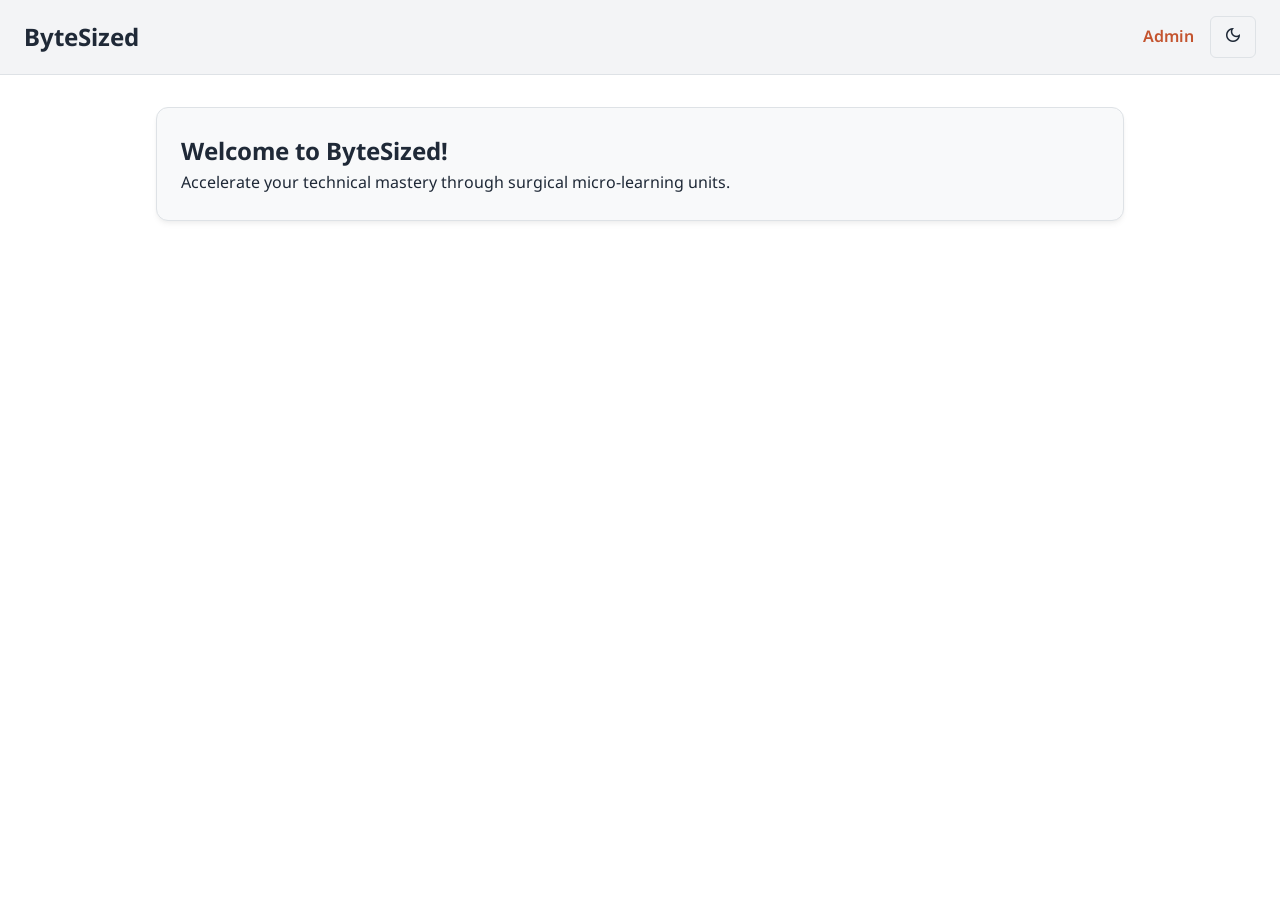
==== index.html @ 46ccc5a5 "feat: setup base UI layout, theme switching, and mobile responsiveness" ====
<!doctype html>
<html lang="en" data-theme="light">
  <head>
    <meta charset="utf-8" />
    <meta name="viewport" content="width=device-width, initial-scale=1.0" />
    <title>ByteSized - Micro-Learning App</title>

    <link
      href="https://fonts.googleapis.com/css2?family=Noto+Sans:wght@400;600;700&family=JetBrains+Mono:wght@400;600;700&display=swap"
      rel="stylesheet"
    />
    <link
      href="https://fonts.googleapis.com/css2?family=Material+Symbols+Outlined:opsz,wght,FILL,GRAD@20..48,100..700,0..1,-50..200"
      rel="stylesheet"
    />

    <link rel="stylesheet" href="style.css" />
  </head>
  <body>
    <nav>
      <h2>ByteSized</h2>
      <div class="nav-links">
        <a href="admin.html">Admin</a>
        <button id="theme-toggle" class="theme-toggle">
          <span id="theme-icon" class="material-symbols-outlined"
            >dark_mode</span
          >
        </button>
      </div>
    </nav>

    <main id="app-container">
      <section class="card">
        <h1>Welcome to ByteSized!</h1>
        <p>
          Accelerate your technical mastery through surgical micro-learning
          units.
        </p>
      </section>
    </main>
    <script type="module" src="app.js"></script>
  </body>
</html>
---- style.css ----
/* Variables Schemes */
:root,
[data-theme="light"] {
  --bg-primary: #ffffff;
  --bg-secondary: #f3f4f6;
  --text-primary: #1f2937;
  --text-secondary: #4b5563;
  --accent: #c4542f; /* Terracotta Orange */
  --accent-light: rgba(196, 84, 47, 0.1);
  --surface: #f8f9fa;
  --border: #dee2e6;
  --nav-admin: #1e293b;
  --shadow:
    0 4px 6px -1px rgba(0, 0, 0, 0.05), 0 2px 4px -1px rgba(0, 0, 0, 0.03);
  --radius-sm: 6px;
  --radius-md: 12px;
  --radius-lg: 20px;
  --font-sans: "Noto Sans", system-ui, sans-serif;
  --font-mono: "JetBrains Mono", monospace;
}

[data-theme="dark"] {
  --bg-primary: #1a1a2e;
  --bg-secondary: #0f0f1b;
  --text-primary: #e0e0e0;
  --text-secondary: #9ca3af;
  --accent: #d4714f;
  --accent-light: rgba(212, 113, 79, 0.15);
  --surface: #16213e;
  --border: #2a3a5e;
  --nav-admin: #020617;
  --shadow:
    0 10px 15px -3px rgba(0, 0, 0, 0.3), 0 4px 6px -2px rgba(0, 0, 0, 0.2);
}

/* Base rules */
* {
  margin: 0;
  padding: 0;
  box-sizing: border-box;
}

body {
  font-family: var(--font-sans);
  background-color: var(--bg-primary);
  color: var(--text-primary);
  line-height: 1.6;
  transition:
    background-color 0.3s ease,
    color 0.3s ease;
}

.material-symbols-outlined {
  font-size: 20px;
}

a {
  color: var(--accent);
  text-decoration: none;
  font-weight: 600;
}

/* Layouts */
nav {
  display: flex;
  justify-content: space-between;
  align-items: center;
  padding: 16px 24px;
  background-color: var(--bg-secondary);
  border-bottom: 1px solid var(--border);
}

.nav-links {
  display: flex;
  align-items: center;
  gap: 16px;
}

main {
  max-width: 1000px;
  margin: 0 auto;
  padding: 32px 16px;
}

.card {
  background-color: var(--surface);
  border: 1px solid var(--border);
  border-radius: var(--radius-md);
  padding: 24px;
  box-shadow: var(--shadow);
}

button {
  background-color: var(--accent);
  color: var(--bg-primary);
  border: none;
  padding: 12px 24px;
  border-radius: var(--radius-sm);
  font-size: 16px;
  font-weight: bold;
  cursor: pointer;
  transition: opacity 0.2s ease;
}

button:hover {
  opacity: 0.9;
}

button:disabled {
  background-color: var(--text-secondary);
  cursor: not-allowed;
  opacity: 0.5;
}

.theme-toggle {
  background: transparent;
  color: var(--text-primary);
  border: 1px solid var(--border);
  padding: 8px 12px;
}

/* Utility classes */
.hidden {
  display: none !important;
}

.fade-in {
  animation: fadeIn 0.4s ease-in forwards;
}

/* Animations */
@keyframes fadeIn {
  from {
    opacity: 0;
    transform: translateY(10px);
  }
  to {
    opacity: 1;
    transform: translateY(0);
  }
}

/* ----- Mobile Responsiveness ---------------------- */

@media (max-width: 768px) {
  nav {
    flex-direction: column;
    gap: 12px;
    text-align: center;
  }

  main {
    padding: 16px;
  }
  button {
    width: 100%;
  }
}
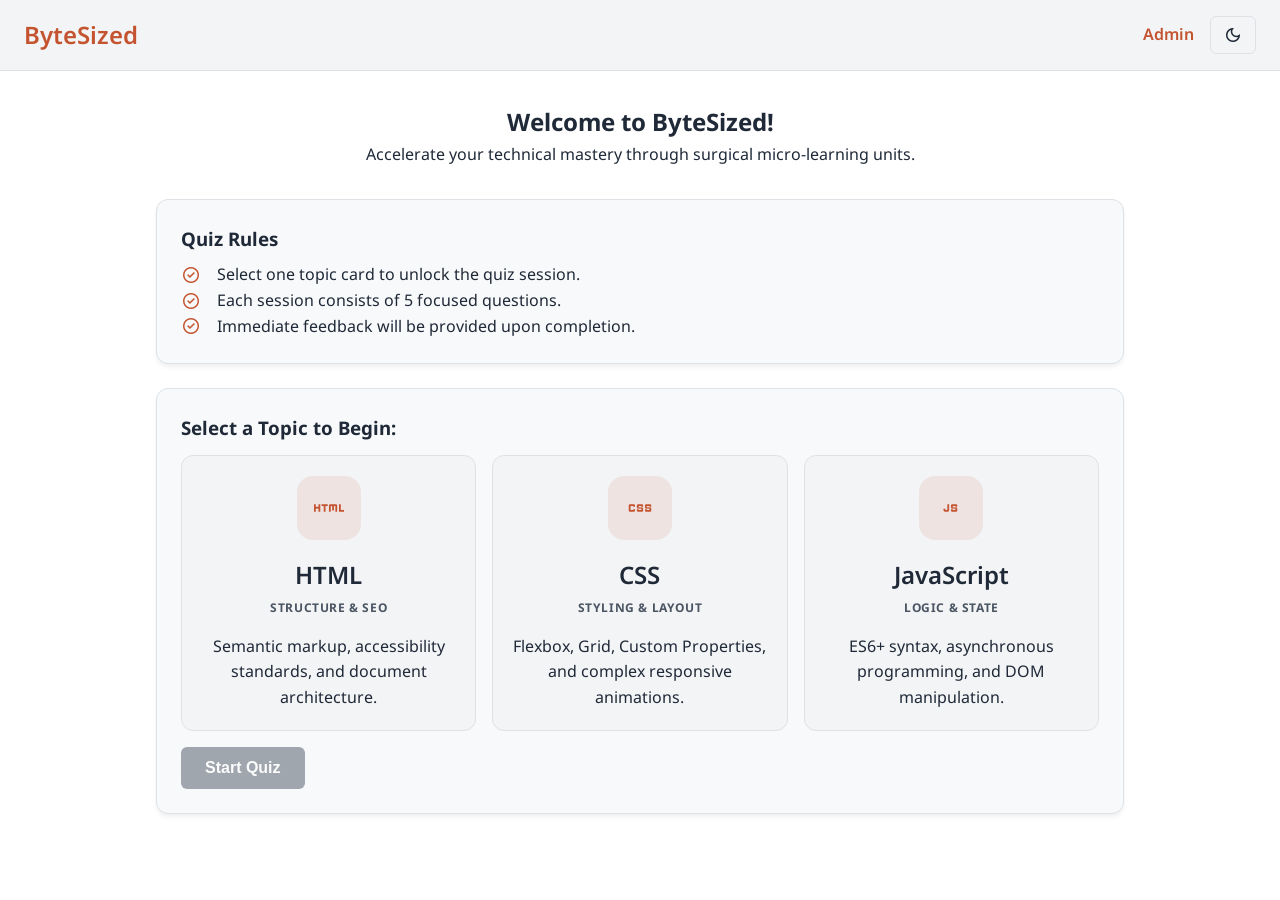
==== commit 75a81220: "feat: build sequential UI layout and section transitions for user panel" ====
--- a/index.html
+++ b/index.html
@@ -18,7 +18,7 @@
   </head>
   <body>
     <nav>
-      <h2>ByteSized</h2>
+      <h2><a href="#">ByteSized</a></h2>
       <div class="nav-links">
         <a href="admin.html">Admin</a>
         <button id="theme-toggle" class="theme-toggle">
@@ -29,14 +29,168 @@
       </div>
     </nav>
 
-    <main id="app-container">
-      <section class="card">
+    <main id="app-container" class="fade-in">
+      <section id="welcome-section" class="fade-in">
         <h1>Welcome to ByteSized!</h1>
         <p>
           Accelerate your technical mastery through surgical micro-learning
           units.
         </p>
       </section>
+
+      <section id="quiz-rules-container" class="card">
+        <h3>Quiz Rules</h3>
+
+        <div class="quiz-rule">
+          <span class="material-symbols-outlined">check_circle</span>
+          <p>Select one topic card to unlock the quiz session.</p>
+        </div>
+        <div class="quiz-rule">
+          <span class="material-symbols-outlined">check_circle</span>
+          <p>Each session consists of 5 focused questions.</p>
+        </div>
+        <div class="quiz-rule">
+          <span class="material-symbols-outlined">check_circle</span>
+          <p>Immediate feedback will be provided upon completion.</p>
+        </div>
+      </section>
+
+      <section
+        class="topic-selection card fade-in"
+        id="topic-selection-container"
+      >
+        <h3>Select a Topic to Begin:</h3>
+        <div class="topic-cards">
+          <div class="topic-card" data-category="html">
+            <div class="topic-icon-container">
+              <span class="material-symbols-outlined icon" data-icon="html"
+                >html</span
+              >
+            </div>
+            <div class="card-header">
+              <h3 class="card-title">HTML</h3>
+              <p class="card-subtitle">Structure & SEO</p>
+            </div>
+            <p class="class-description">
+              Semantic markup, accessibility standards, and document
+              architecture.
+            </p>
+          </div>
+
+          <div class="topic-card" data-category="css">
+            <div class="topic-icon-container">
+              <span class="material-symbols-outlined icon" data-icon="css"
+                >css</span
+              >
+            </div>
+            <div class="card-header">
+              <h3 class="card-title">CSS</h3>
+              <p class="card-subtitle">Styling & Layout</p>
+            </div>
+            <p class="class-description">
+              Flexbox, Grid, Custom Properties, and complex responsive
+              animations.
+            </p>
+          </div>
+
+          <div class="topic-card" data-category="js">
+            <div class="topic-icon-container">
+              <span class="material-symbols-outlined icon" data-icon="js"
+                >javascript</span
+              >
+            </div>
+            <div class="card-header">
+              <h3 class="card-title">JavaScript</h3>
+              <p class="card-subtitle">Logic & State</p>
+            </div>
+            <p class="class-description">
+              ES6+ syntax, asynchronous programming, and DOM manipulation.
+            </p>
+          </div>
+        </div>
+        <button id="start-quiz-btn" disabled>Start Quiz</button>
+      </section>
+
+      <section id="quiz-container" class="card hidden">
+        <div class="quiz-header">
+          <span id="quiz-progress">Question 1 of 5</span>
+          <span id="quiz-category-badge" class="badge">HTML</span>
+        </div>
+        <div class="question-container">
+          <h2 id="question-text">Loading Question...</h2>
+          <div id="option-container" class="options-grid"></div>
+        </div>
+        <button id="next-question-btn" disabled>Next Question</button>
+      </section>
+
+      <section id="view-results" class="card hidden">
+        <div class="results-header">
+          <h1>🥳 Quiz Complete</h1>
+          <h2>You scored: <span id="final-score-display">0</span> out of 5</h2>
+        </div>
+        <div class="feedback-form-container">
+          <p>
+            Please complete the form below to save your result to the database:
+          </p>
+
+          <form action="post" id="feedback-form">
+            <div class="form-group">
+              <label for="student-name">Full Name:</label>
+              <input
+                type="text"
+                id="student-name"
+                required
+                placeholder="e.g., Umer Khan"
+              />
+            </div>
+            <div class="form-group">
+              <label for="roll-number">Roll Number:</label>
+              <input
+                type="text"
+                id="roll-number"
+                required
+                placeholder="e.g., F24-BDOCS-1M01001"
+              />
+            </div>
+
+            <div class="form-group">
+              <label for="quiz-category">Category</label>
+              <select id="quiz-category" required>
+                <option value="HTML">HTML</option>
+                <option value="CSS">CSS</option>
+                <option value="JS">JavaScript</option>
+              </select>
+            </div>
+
+            <div class="form-group">
+              <label for="difficulty-rating">Difficulty Rating (1-5)</label>
+              <input
+                type="number"
+                id="difficulty-rating"
+                min="1"
+                max="5"
+                required
+                value="3"
+              />
+            </div>
+
+            <div class="form-group">
+              <label for="feedback-notes">Feedback / Notes</label>
+              <textarea
+                id="feedback-notes"
+                rows="3"
+                required
+                placeholder="What did you learn or struggle with?"
+              ></textarea>
+            </div>
+
+            <button type="submit" id="submit-results-btn">
+              Submit Results
+            </button>
+            <span id="form-error" class="error-text">Error</span>
+          </form>
+        </div>
+      </section>
     </main>
     <script type="module" src="app.js"></script>
   </body>
--- a/style.css
+++ b/style.css
@@ -82,6 +82,19 @@
   padding: 32px 16px;
 }
 
+#welcome-section {
+  text-align: center;
+  margin-bottom: 2rem;
+}
+
+#quiz-rules-container h3 {
+  margin-bottom: 8px;
+}
+
+.quiz-rule span {
+  color: var(--accent);
+}
+
 .card {
   background-color: var(--surface);
   border: 1px solid var(--border);
@@ -117,11 +130,16 @@
   color: var(--text-primary);
   border: 1px solid var(--border);
   padding: 8px 12px;
+  border-radius: var(--radius-sm);
+  display: flex;
+  align-items: center;
+  gap: 8px;
 }
 
 /* Utility classes */
 .hidden {
   display: none !important;
+  transition: all 0.3s ease;
 }
 
 .fade-in {
@@ -140,6 +158,176 @@
   }
 }
 
+.quiz-rule {
+  display: flex;
+  align-items: center;
+  gap: 16px;
+}
+
+/* Topic selection cards */
+.topic-selection {
+  margin: 24px 0px;
+}
+
+.topic-cards {
+  display: flex;
+  gap: 16px;
+  margin-top: 12px;
+}
+
+.topic-card {
+  flex: 1;
+  display: flex;
+  flex-direction: column;
+  align-items: center;
+  text-align: center;
+  padding: 20px;
+  text-align: center;
+  background-color: var(--bg-secondary);
+  border: 1px solid var(--border);
+  border-radius: var(--radius-md);
+  cursor: pointer;
+  transition: all 0.2s ease;
+  box-shadow: 0 0 0 2px var(--accent-glow);
+}
+
+.topic-card:hover {
+  border-color: var(--accent);
+  background-color: var(--accent-light);
+  color: #fff;
+}
+
+.topic-card.selected {
+  background-color: var(--accent-light);
+  border-color: var(--accent);
+}
+
+.topic-icon-container {
+  width: 64px;
+  height: 64px;
+  background-color: var(--accent-light);
+  border-radius: 25%;
+  display: flex;
+  align-items: center;
+  justify-content: center;
+  margin-bottom: 16px;
+  transition: transform 0.3s ease;
+}
+
+.icon {
+  font-size: 30px;
+  color: var(--accent);
+}
+
+.card-header {
+  margin-bottom: 16px;
+}
+
+.card-title {
+  font-size: 1.5rem;
+  font-weight: 600;
+  color: var(--text-primary);
+  margin: 0;
+}
+
+.card-subtitle {
+  font-size: 12px;
+  font-weight: 700;
+  text-transform: uppercase;
+  letter-spacing: 0.05em;
+  color: var(--text-secondary);
+  margin-top: 4px;
+}
+
+.card-description {
+  font-size: 14px;
+  line-height: 1.5;
+  color: var(--text-secondary);
+  opacity: 0.8;
+  margin: 0;
+}
+.topic-selection button {
+  margin-top: 16px;
+}
+
+
+
+/* Quiz UI */
+.quiz-header {
+  display: flex;
+  justify-content: space-between;
+  align-items: center;
+  margin-bottom: 24px;
+  font-size: 0.9rem;
+  color: var(--text-secondary);
+}
+
+.badge {
+  background-color: var(--accent-light);
+  color: var(--accent);
+  padding: 4px 12px;
+  border-radius: var(--radius-lg);
+  font-weight: bold;
+}
+
+.option-grid {
+  display: grid;
+  flex-direction: column;
+  gap: 12px;
+  margin: 24px 0;
+}
+
+.option-btn {
+  background-color: var(--bg-secondary);
+  color: var(--text-primary);
+  border: 2px solid var(--border);
+  text-align: left;
+  font-family: var(--font-mono);
+}
+
+.option-btn:hover:not(:disabled) {
+  border-color: var(--accent);
+}
+.option-btn.selected {
+  background-color: var(--accent-light);
+  border-color: var(--accent);
+}
+
+/* Form styles */
+.form-group {
+  margin-bottom: 16px;
+}
+label {
+  display: block;
+  margin-bottom: 8px;
+  font-weight: 600;
+  font-size: 0.9rem;
+}
+input,
+select,
+textarea {
+  width: 100%;
+  padding: 12px;
+  border: 1px solid var(--border);
+  border-radius: var(--radius-sm);
+  background-color: var(--bg-primary);
+  color: var(--text-primary);
+  font-family: var(--font-sans);
+}
+input:focus,
+select:focus,
+textarea:focus {
+  outline: none;
+  border-color: var(--accent);
+}
+
+.error-text {
+  color: #ef4444;
+  font-size: 0.85rem;
+  display: block;
+  margin-top: 8px;
+}
+
 /* ----- Mobile Responsiveness ---------------------- */
 
 @media (max-width: 768px) {
@@ -155,4 +343,8 @@
   button {
     width: 100%;
   }
-}
+
+  .topic-cards {
+    flex-direction: column;
+  }
+}
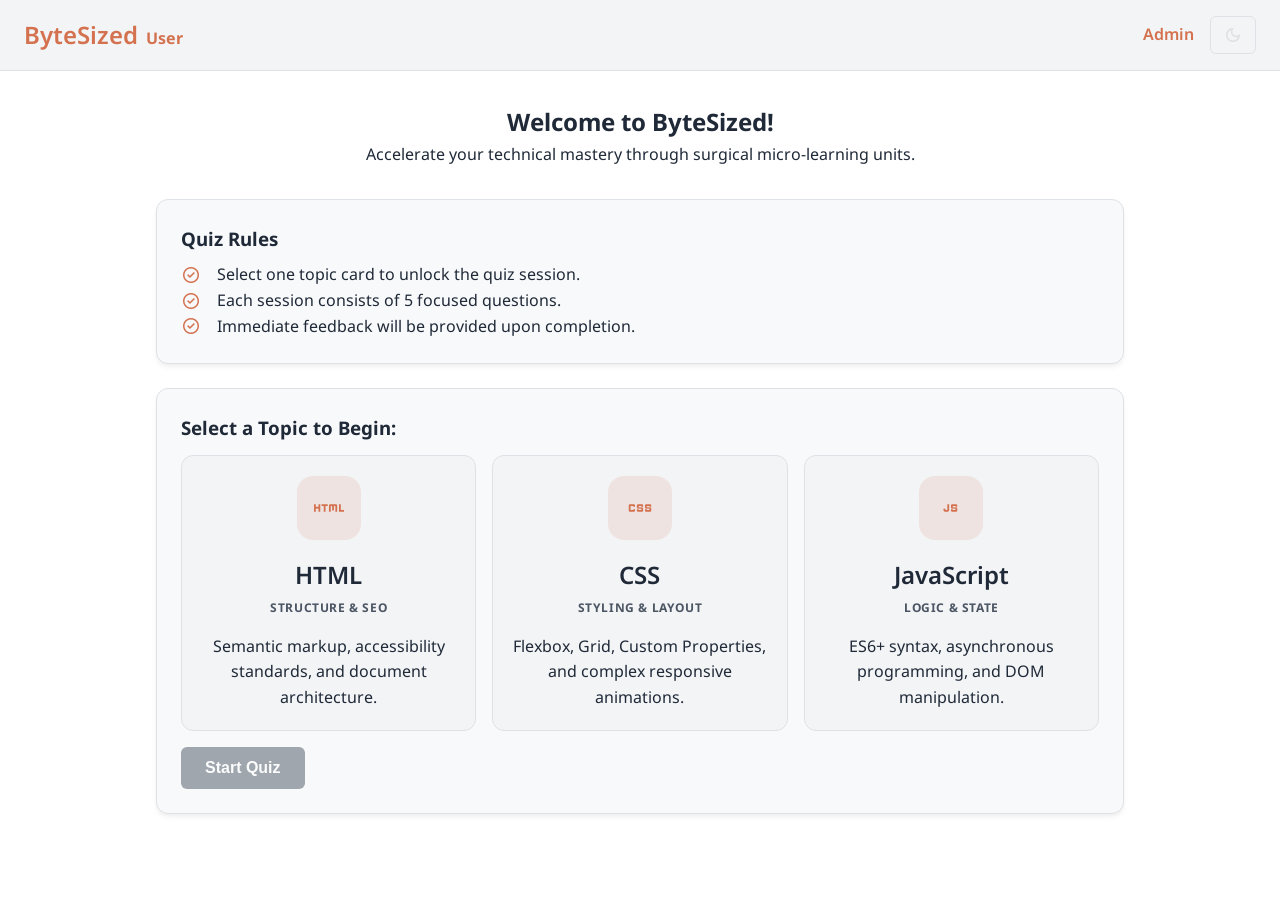
==== commit 18a12fba: "style: format codebase and verify responsive error states" ====
--- a/index.html
+++ b/index.html
@@ -1,197 +1,166 @@
 <!doctype html>
 <html lang="en" data-theme="light">
-  <head>
-    <meta charset="utf-8" />
-    <meta name="viewport" content="width=device-width, initial-scale=1.0" />
-    <title>ByteSized - Micro-Learning App</title>
 
-    <link
-      href="https://fonts.googleapis.com/css2?family=Noto+Sans:wght@400;600;700&family=JetBrains+Mono:wght@400;600;700&display=swap"
-      rel="stylesheet"
-    />
-    <link
-      href="https://fonts.googleapis.com/css2?family=Material+Symbols+Outlined:opsz,wght,FILL,GRAD@20..48,100..700,0..1,-50..200"
-      rel="stylesheet"
-    />
+<head>
+  <meta charset="utf-8" />
+  <meta name="viewport" content="width=device-width, initial-scale=1.0" />
+  <title>ByteSized - Micro-Learning App</title>
 
-    <link rel="stylesheet" href="style.css" />
-  </head>
-  <body>
-    <nav>
-      <h2><a href="#">ByteSized</a></h2>
-      <div class="nav-links">
-        <a href="admin.html">Admin</a>
-        <button id="theme-toggle" class="theme-toggle">
-          <span id="theme-icon" class="material-symbols-outlined"
-            >dark_mode</span
-          >
-        </button>
+  <link
+    href="https://fonts.googleapis.com/css2?family=Noto+Sans:wght@400;600;700&family=JetBrains+Mono:wght@400;600;700&display=swap"
+    rel="stylesheet" />
+  <link
+    href="https://fonts.googleapis.com/css2?family=Material+Symbols+Outlined:opsz,wght,FILL,GRAD@20..48,100..700,0..1,-50..200"
+    rel="stylesheet" />
+
+  <link rel="stylesheet" href="style.css" />
+</head>
+
+<body>
+  <nav>
+    <h2><a href="index.html" class="user-link">ByteSized <h3>User</h3></a></h2>
+    <div class="nav-links">
+      <a href="admin.html">Admin</a>
+      <button id="theme-toggle" class="theme-toggle">
+        <span id="theme-icon" class="material-symbols-outlined">dark_mode</span>
+      </button>
+    </div>
+  </nav>
+
+  <main id="app-container" class="fade-in">
+    <section id="welcome-section" class="fade-in">
+      <h1>Welcome to ByteSized!</h1>
+      <p>
+        Accelerate your technical mastery through surgical micro-learning
+        units.
+      </p>
+    </section>
+
+    <section id="quiz-rules-container" class="card">
+      <h3>Quiz Rules</h3>
+
+      <div class="quiz-rule">
+        <span class="material-symbols-outlined">check_circle</span>
+        <p>Select one topic card to unlock the quiz session.</p>
       </div>
-    </nav>
+      <div class="quiz-rule">
+        <span class="material-symbols-outlined">check_circle</span>
+        <p>Each session consists of 5 focused questions.</p>
+      </div>
+      <div class="quiz-rule">
+        <span class="material-symbols-outlined">check_circle</span>
+        <p>Immediate feedback will be provided upon completion.</p>
+      </div>
+    </section>
 
-    <main id="app-container" class="fade-in">
-      <section id="welcome-section" class="fade-in">
-        <h1>Welcome to ByteSized!</h1>
+    <section class="topic-selection card fade-in" id="topic-selection-container">
+      <h3>Select a Topic to Begin:</h3>
+      <div class="topic-cards">
+        <div class="topic-card" data-category="html">
+          <div class="topic-icon-container">
+            <span class="material-symbols-outlined icon" data-icon="html">html</span>
+          </div>
+          <div class="card-header">
+            <h3 class="card-title">HTML</h3>
+            <p class="card-subtitle">Structure & SEO</p>
+          </div>
+          <p class="class-description">
+            Semantic markup, accessibility standards, and document
+            architecture.
+          </p>
+        </div>
+
+        <div class="topic-card" data-category="css">
+          <div class="topic-icon-container">
+            <span class="material-symbols-outlined icon" data-icon="css">css</span>
+          </div>
+          <div class="card-header">
+            <h3 class="card-title">CSS</h3>
+            <p class="card-subtitle">Styling & Layout</p>
+          </div>
+          <p class="class-description">
+            Flexbox, Grid, Custom Properties, and complex responsive
+            animations.
+          </p>
+        </div>
+
+        <div class="topic-card" data-category="js">
+          <div class="topic-icon-container">
+            <span class="material-symbols-outlined icon" data-icon="js">javascript</span>
+          </div>
+          <div class="card-header">
+            <h3 class="card-title">JavaScript</h3>
+            <p class="card-subtitle">Logic & State</p>
+          </div>
+          <p class="class-description">
+            ES6+ syntax, asynchronous programming, and DOM manipulation.
+          </p>
+        </div>
+      </div>
+      <button id="start-quiz-btn" disabled>Start Quiz</button>
+    </section>
+
+    <section id="quiz-container" class="card hidden">
+      <div class="quiz-header">
+        <span id="quiz-progress">Question 1 of 5</span>
+        <span id="quiz-category-badge" class="badge">HTML</span>
+      </div>
+      <div class="question-container">
+        <h2 id="question-text">Loading Question...</h2>
+        <div id="options-container" class="options-grid"></div>
+      </div>
+      <button id="next-question-btn" disabled>Next Question</button>
+    </section>
+
+    <section id="view-results" class="card hidden">
+      <div class="results-header">
+        <h1>🥳 Quiz Complete</h1>
+        <h2>You scored: <span id="final-score-display">0</span> out of <span id="total-questions-display">5</span></h2>
+      </div>
+      <div class="feedback-form-container">
         <p>
-          Accelerate your technical mastery through surgical micro-learning
-          units.
+          Please complete the form below to save your result to the database:
         </p>
-      </section>
 
-      <section id="quiz-rules-container" class="card">
-        <h3>Quiz Rules</h3>
-
-        <div class="quiz-rule">
-          <span class="material-symbols-outlined">check_circle</span>
-          <p>Select one topic card to unlock the quiz session.</p>
-        </div>
-        <div class="quiz-rule">
-          <span class="material-symbols-outlined">check_circle</span>
-          <p>Each session consists of 5 focused questions.</p>
-        </div>
-        <div class="quiz-rule">
-          <span class="material-symbols-outlined">check_circle</span>
-          <p>Immediate feedback will be provided upon completion.</p>
-        </div>
-      </section>
-
-      <section
-        class="topic-selection card fade-in"
-        id="topic-selection-container"
-      >
-        <h3>Select a Topic to Begin:</h3>
-        <div class="topic-cards">
-          <div class="topic-card" data-category="html">
-            <div class="topic-icon-container">
-              <span class="material-symbols-outlined icon" data-icon="html"
-                >html</span
-              >
-            </div>
-            <div class="card-header">
-              <h3 class="card-title">HTML</h3>
-              <p class="card-subtitle">Structure & SEO</p>
-            </div>
-            <p class="class-description">
-              Semantic markup, accessibility standards, and document
-              architecture.
-            </p>
+        <form action="post" id="feedback-form">
+          <div class="form-group">
+            <label for="student-name">Full Name:</label>
+            <input type="text" id="student-name" required placeholder="e.g., Umer Khan" />
+          </div>
+          <div class="form-group">
+            <label for="roll-number">Roll Number:</label>
+            <input type="text" id="roll-number" required placeholder="e.g., F24-BDOCS-1M01001" />
           </div>
 
-          <div class="topic-card" data-category="css">
-            <div class="topic-icon-container">
-              <span class="material-symbols-outlined icon" data-icon="css"
-                >css</span
-              >
-            </div>
-            <div class="card-header">
-              <h3 class="card-title">CSS</h3>
-              <p class="card-subtitle">Styling & Layout</p>
-            </div>
-            <p class="class-description">
-              Flexbox, Grid, Custom Properties, and complex responsive
-              animations.
-            </p>
+          <div class="form-group">
+            <label for="quiz-category">Category</label>
+            <select id="quiz-category" required>
+              <option value="HTML">HTML</option>
+              <option value="CSS">CSS</option>
+              <option value="JS">JavaScript</option>
+            </select>
           </div>
 
-          <div class="topic-card" data-category="js">
-            <div class="topic-icon-container">
-              <span class="material-symbols-outlined icon" data-icon="js"
-                >javascript</span
-              >
-            </div>
-            <div class="card-header">
-              <h3 class="card-title">JavaScript</h3>
-              <p class="card-subtitle">Logic & State</p>
-            </div>
-            <p class="class-description">
-              ES6+ syntax, asynchronous programming, and DOM manipulation.
-            </p>
+          <div class="form-group">
+            <label for="difficulty-rating">Difficulty Rating (1-5)</label>
+            <input type="number" id="difficulty-rating" min="1" max="5" required value="3" />
           </div>
-        </div>
-        <button id="start-quiz-btn" disabled>Start Quiz</button>
-      </section>
 
-      <section id="quiz-container" class="card hidden">
-        <div class="quiz-header">
-          <span id="quiz-progress">Question 1 of 5</span>
-          <span id="quiz-category-badge" class="badge">HTML</span>
-        </div>
-        <div class="question-container">
-          <h2 id="question-text">Loading Question...</h2>
-          <div id="option-container" class="options-grid"></div>
-        </div>
-        <button id="next-question-btn" disabled>Next Question</button>
-      </section>
+          <div class="form-group">
+            <label for="feedback-notes">Feedback / Notes</label>
+            <textarea id="feedback-notes" rows="3" required
+              placeholder="What did you learn or struggle with?"></textarea>
+          </div>
 
-      <section id="view-results" class="card hidden">
-        <div class="results-header">
-          <h1>🥳 Quiz Complete</h1>
-          <h2>You scored: <span id="final-score-display">0</span> out of 5</h2>
-        </div>
-        <div class="feedback-form-container">
-          <p>
-            Please complete the form below to save your result to the database:
-          </p>
+          <button type="submit" id="submit-results-btn">
+            Submit Results
+          </button>
+          <span id="form-error" class="error-text"></span>
+        </form>
+      </div>
+    </section>
+  </main>
+  <script type="module" src="app.js"></script>
+</body>
 
-          <form action="post" id="feedback-form">
-            <div class="form-group">
-              <label for="student-name">Full Name:</label>
-              <input
-                type="text"
-                id="student-name"
-                required
-                placeholder="e.g., Umer Khan"
-              />
-            </div>
-            <div class="form-group">
-              <label for="roll-number">Roll Number:</label>
-              <input
-                type="text"
-                id="roll-number"
-                required
-                placeholder="e.g., F24-BDOCS-1M01001"
-              />
-            </div>
-
-            <div class="form-group">
-              <label for="quiz-category">Category</label>
-              <select id="quiz-category" required>
-                <option value="HTML">HTML</option>
-                <option value="CSS">CSS</option>
-                <option value="JS">JavaScript</option>
-              </select>
-            </div>
-
-            <div class="form-group">
-              <label for="difficulty-rating">Difficulty Rating (1-5)</label>
-              <input
-                type="number"
-                id="difficulty-rating"
-                min="1"
-                max="5"
-                required
-                value="3"
-              />
-            </div>
-
-            <div class="form-group">
-              <label for="feedback-notes">Feedback / Notes</label>
-              <textarea
-                id="feedback-notes"
-                rows="3"
-                required
-                placeholder="What did you learn or struggle with?"
-              ></textarea>
-            </div>
-
-            <button type="submit" id="submit-results-btn">
-              Submit Results
-            </button>
-            <span id="form-error" class="error-text">Error</span>
-          </form>
-        </div>
-      </section>
-    </main>
-    <script type="module" src="app.js"></script>
-  </body>
-</html>
+</html>
--- a/style.css
+++ b/style.css
@@ -5,7 +5,9 @@
   --bg-secondary: #f3f4f6;
   --text-primary: #1f2937;
   --text-secondary: #4b5563;
-  --accent: #c4542f; /* Terracotta Orange */
+  --common-text: #e0e0e0;
+  --accent: #d4714f;
+  /* Terracotta Orange */
   --accent-light: rgba(196, 84, 47, 0.1);
   --surface: #f8f9fa;
   --border: #dee2e6;
@@ -24,6 +26,7 @@
   --bg-secondary: #0f0f1b;
   --text-primary: #e0e0e0;
   --text-secondary: #9ca3af;
+  --common-text: #e0e0e0;
   --accent: #d4714f;
   --accent-light: rgba(212, 113, 79, 0.15);
   --surface: #16213e;
@@ -68,6 +71,13 @@
   padding: 16px 24px;
   background-color: var(--bg-secondary);
   border-bottom: 1px solid var(--border);
+  position: sticky;
+  top: 0;
+  z-index: 100;
+}
+
+nav h2 {
+  display: flex;
 }
 
 .nav-links {
@@ -127,7 +137,7 @@
 
 .theme-toggle {
   background: transparent;
-  color: var(--text-primary);
+  color: var(--common-text);
   border: 1px solid var(--border);
   padding: 8px 12px;
   border-radius: var(--radius-sm);
@@ -152,6 +162,7 @@
     opacity: 0;
     transform: translateY(10px);
   }
+
   to {
     opacity: 1;
     transform: translateY(0);
@@ -194,7 +205,6 @@
 .topic-card:hover {
   border-color: var(--accent);
   background-color: var(--accent-light);
-  color: #fff;
 }
 
 .topic-card.selected {
@@ -246,6 +256,7 @@
   opacity: 0.8;
   margin: 0;
 }
+
 .topic-selection button {
   margin-top: 16px;
 }
@@ -270,7 +281,7 @@
   font-weight: bold;
 }
 
-.option-grid {
+.options-grid {
   display: grid;
   flex-direction: column;
   gap: 12px;
@@ -288,6 +299,7 @@
 .option-btn:hover:not(:disabled) {
   border-color: var(--accent);
 }
+
 .option-btn.selected {
   background-color: var(--accent-light);
   border-color: var(--accent);
@@ -297,12 +309,14 @@
 .form-group {
   margin-bottom: 16px;
 }
+
 label {
   display: block;
   margin-bottom: 8px;
   font-weight: 600;
   font-size: 0.9rem;
 }
+
 input,
 select,
 textarea {
@@ -314,6 +328,7 @@
   color: var(--text-primary);
   font-family: var(--font-sans);
 }
+
 input:focus,
 select:focus,
 textarea:focus {
@@ -328,23 +343,287 @@
   margin-top: 8px;
 }
 
+
+/* Admin Utility Classes */
+
+.admin-nav {
+  background-color: var(--nav-admin);
+}
+
+.admin-link,
+.user-link {
+  color: var(--accent) !important;
+  display: flex;
+  align-items: baseline;
+  gap: 8px;
+}
+
+.admin-link h3,
+.user-link h3 {
+  font-size: 1rem;
+}
+
+.table-header {
+  display: flex;
+  justify-content: space-between;
+  align-items: center;
+  margin-bottom: 16px;
+}
+
+.table-wrapper {
+  width: 100%;
+  overflow-x: auto;
+  /* Enables horizontal scroll on mobile */
+  -webkit-overflow-scrolling: touch;
+  border: 1px solid var(--border);
+  border-radius: var(--radius-sm);
+  background-color: var(--bg-primary);
+}
+
+table {
+  width: 100%;
+  border-collapse: collapse;
+  text-align: left;
+}
+
+th,
+td {
+  padding: 12px 16px;
+  border-bottom: 1px solid var(--border);
+}
+
+th {
+  background-color: var(--bg-secondary);
+  font-weight: 600;
+  white-space: nowrap;
+}
+
+td {
+  font-size: 0.9rem;
+}
+
+/* Action Buttons inside the table */
+.action-btn {
+  background: transparent;
+  color: var(--text-secondary);
+  padding: 6px;
+  border-radius: 4px;
+  cursor: pointer;
+  transition: all 0.2s ease;
+  display: inline-flex;
+}
+
+.action-btn:hover {
+  background-color: var(--bg-secondary);
+  color: var(--accent);
+}
+
+.action-btn.delete-btn:hover {
+  color: #ef4444;
+  /* Red for destructive actions */
+}
+
+.btn-icon {
+  display: flex;
+  align-items: center;
+  justify-content: center;
+  gap: 8px;
+}
+
+.form-container-spacing {
+  margin-top: 12px;
+}
+
+.text-center {
+  text-align: center;
+}
+
+.error-text-color {
+  color: #ef4444;
+}
+
+
+.truncate-text {
+  max-width: 300px;
+  white-space: nowrap;
+  overflow: hidden;
+  text-overflow: ellipsis;
+}
+
+.mono-bold {
+  font-family: var(--font-mono);
+  font-weight: bold;
+}
+
+
+/* Statistics Card */
+.stats-container {
+  display: grid;
+  grid-template-columns: repeat(4, 1fr);
+  gap: 16px;
+}
+
+.stat-card {
+  background-color: var(--surface);
+  border: 1px solid var(--border);
+  border-radius: var(--radius-md);
+  padding: 20px;
+  text-align: center;
+  box-shadow: var(--shadow);
+}
+
+.stat-label {
+  display: block;
+  font-size: 0.85rem;
+  font-weight: 600;
+  color: var(--text-secondary);
+  text-transform: uppercase;
+  margin-bottom: 8px;
+}
+
+.stat-value {
+  display: block;
+  font-size: 2rem;
+  font-weight: bold;
+  color: var(--accent);
+}
+
+/* Custom Modal */
+.modal-overlay {
+  position: fixed;
+  top: 0;
+  left: 0;
+  width: 100%;
+  height: 100%;
+  background-color: rgba(0, 0, 0, 0.5);
+  display: flex;
+  align-items: center;
+  justify-content: center;
+  z-index: 1000;
+}
+
+.modal-content {
+  width: 90%;
+  max-width: 400px;
+  text-align: center;
+}
+
+.modal-actions {
+  display: flex;
+  justify-content: center;
+  gap: 12px;
+  margin-top: 24px;
+}
+
+.btn-secondary {
+  background-color: var(--text-secondary);
+}
+
+.btn-danger {
+  background-color: #ef4444;
+}
+
+.btn-danger:hover {
+  background-color: #dc2626;
+}
+
 /* ----- Mobile Responsiveness ---------------------- */
 
 @media (max-width: 768px) {
+
+  .card {
+    padding: 12px;
+  }
+
   nav {
-    flex-direction: column;
+    padding: 8px;
     gap: 12px;
     text-align: center;
+    font-size: 0.75rem;
+  }
+
+  .admin-link,
+  .user-link {
+    gap: 4px;
+  }
+
+  .admin-link h3,
+  .user-link h3 {
+    font-size: 0.75rem;
   }
 
   main {
     padding: 16px;
   }
-  button {
-    width: 100%;
-  }
 
   .topic-cards {
     flex-direction: column;
   }
-}
+
+  .table-header {
+    flex-direction: column;
+    align-items: flex-start;
+    gap: 12px;
+  }
+
+  .table-header button {
+    width: 100%;
+    justify-content: center;
+  }
+
+  .stats-container {
+    grid-template-columns: 1fr 1fr;
+    /* 2x2 grid on mobile */
+    gap: 8px;
+  }
+
+  th,
+  td {
+    padding: 6px 8px;
+    border-bottom: 1px solid var(--border);
+    font-size: 0.7rem;
+
+  }
+
+  /* Action Buttons inside the table */
+  .action-btn {
+    background: transparent;
+    color: var(--text-secondary);
+    padding: 6px;
+    border-radius: 4px;
+    cursor: pointer;
+    transition: all 0.2s ease;
+    display: inline-flex;
+  }
+
+  .modal-content p {
+    font-size: 0.9rem;
+    line-height: 1.4;
+  }
+
+  .modal-content h3 {
+    font-size: 1.1rem;
+    margin-bottom: 8px;
+  }
+
+  h1 {
+    font-size: 1.5rem;
+  }
+
+  h2 {
+    font-size: 1.25rem;
+  }
+
+  h3 {
+    font-size: 1.1rem;
+  }
+
+  p {
+    font-size: 0.9rem;
+  }
+
+  button {
+    font-size: 0.9rem;
+    padding: 10px 16px;
+  }
+}
